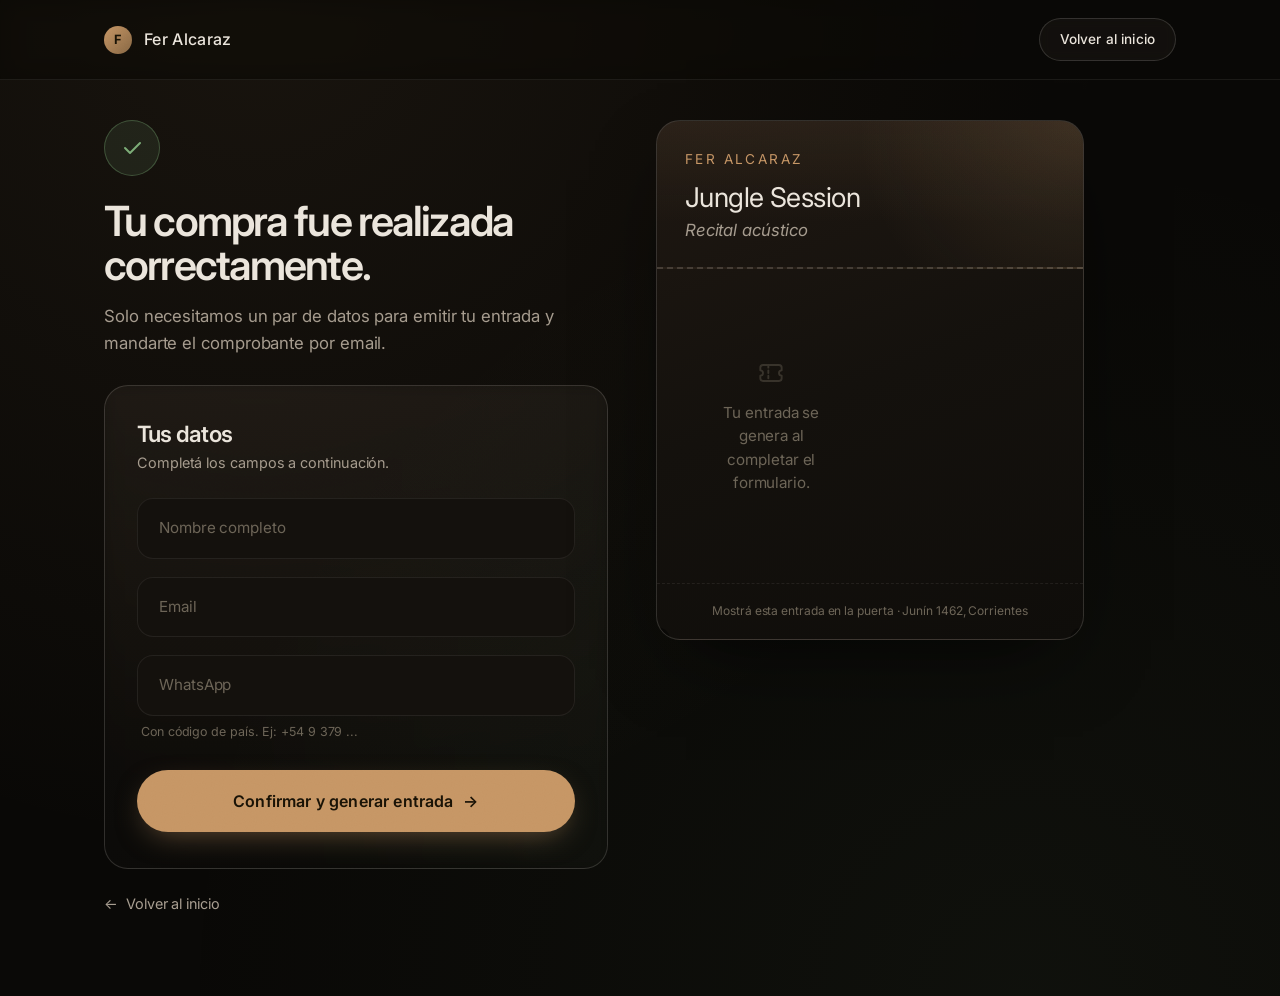
==== gracias.html @ cd6917b0 "feat: initial commit of Jungle Session landing" ====
<!doctype html>
<html lang="es-AR">
<head>
  <meta charset="utf-8" />
  <meta name="viewport" content="width=device-width, initial-scale=1, viewport-fit=cover" />
  <meta name="theme-color" content="#0a0907" />

  <title>¡Gracias! · Jungle Session — Fer Alcaraz</title>
  <meta name="description" content="Tu compra fue realizada correctamente. Completá tus datos para recibir la entrada digital." />
  <meta name="robots" content="noindex,follow" />

  <link rel="icon" type="image/svg+xml" href="/favicon.svg" />

  <!-- Fonts -->
  <link rel="preconnect" href="https://fonts.googleapis.com" />
  <link rel="preconnect" href="https://fonts.gstatic.com" crossorigin />
  <link rel="stylesheet" href="https://fonts.googleapis.com/css2?family=Inter:ital,wght@0,400;0,500;0,600;0,700;1,400;1,500&display=swap" />

  <link rel="stylesheet" href="/styles.css" />
</head>
<body class="page-fade">

  <!-- ============== NAV ============== -->
  <header class="nav is-scrolled" id="nav">
    <div class="container">
      <div class="nav__inner">
        <a class="nav__brand" href="/" aria-label="Fer Alcaraz — Inicio">
          <span class="nav__brand-mark">F</span>
          <span>Fer Alcaraz</span>
        </a>
        <a class="btn btn--ghost nav__cta" href="/">
          Volver al inicio
        </a>
      </div>
    </div>
  </header>

  <main class="gracias">
    <div class="container">
      <div class="gracias__wrap">

        <!-- Left: success message + form -->
        <div>
          <div class="gracias__head reveal is-in">
            <div class="gracias__check" aria-hidden="true">
              <svg viewBox="0 0 24 24" fill="none" stroke="currentColor" stroke-width="2" stroke-linecap="round" stroke-linejoin="round">
                <path d="M5 12l5 5L20 7"/>
              </svg>
            </div>
            <h1 class="gracias__title">Tu compra fue realizada correctamente.</h1>
            <p class="gracias__sub">
              Solo necesitamos un par de datos para emitir tu entrada y mandarte
              el comprobante por email.
            </p>
          </div>

          <form class="form reveal is-in" id="ticketForm" novalidate>
            <h2 class="form__title">Tus datos</h2>
            <p class="form__sub">Completá los campos a continuación.</p>

            <div class="field">
              <input
                class="field__input"
                type="text"
                id="name"
                name="name"
                autocomplete="name"
                required
                minlength="2"
                placeholder=" " />
              <label class="field__label" for="name">Nombre completo</label>
            </div>

            <div class="field">
              <input
                class="field__input"
                type="email"
                id="email"
                name="email"
                autocomplete="email"
                required
                placeholder=" " />
              <label class="field__label" for="email">Email</label>
            </div>

            <div class="field">
              <input
                class="field__input"
                type="tel"
                id="whatsapp"
                name="whatsapp"
                inputmode="tel"
                autocomplete="tel"
                required
                minlength="6"
                placeholder=" " />
              <label class="field__label" for="whatsapp">WhatsApp</label>
              <div class="field__hint">Con código de país. Ej: +54 9 379 ...</div>
            </div>

            <button type="submit" class="btn btn--primary btn--large form__cta" id="submitBtn">
              Confirmar y generar entrada
              <span class="arrow" aria-hidden="true">→</span>
            </button>

            <div class="form__success" id="formSuccess" aria-live="polite">
              <h3>Listo. Te llega todo por mail en unos minutos.</h3>
              <p>Mientras tanto, tu entrada digital aparece a la derecha. Guardala.</p>
            </div>
          </form>

          <a class="back-link" href="/">
            <span aria-hidden="true">←</span> Volver al inicio
          </a>
        </div>

        <!-- Right: digital ticket -->
        <aside aria-label="Tu entrada digital">
          <div class="ticket" id="ticket">
            <div class="ticket__notch ticket__notch--left" aria-hidden="true"></div>
            <div class="ticket__notch ticket__notch--right" aria-hidden="true"></div>

            <div class="ticket__top">
              <div class="ticket__brand">Fer Alcaraz</div>
              <div class="ticket__title">Jungle Session</div>
              <div class="ticket__subtitle">Recital acústico</div>
            </div>

            <div class="ticket__body" id="ticketBody">
              <div class="ticket__placeholder" id="ticketPlaceholder">
                <svg viewBox="0 0 24 24" fill="none" stroke="currentColor" stroke-width="1.4" stroke-linecap="round" stroke-linejoin="round" aria-hidden="true">
                  <path d="M4 8a2 2 0 0 1 2-2h12a2 2 0 0 1 2 2v2a2 2 0 0 0 0 4v2a2 2 0 0 1-2 2H6a2 2 0 0 1-2-2v-2a2 2 0 0 0 0-4V8Z"/>
                  <path d="M10 6v12" stroke-dasharray="2 2"/>
                </svg>
                Tu entrada se genera al completar el formulario.
              </div>
            </div>

            <div class="ticket__foot">
              Mostrá esta entrada en la puerta · Junín 1462, Corrientes
            </div>
          </div>
        </aside>

      </div>
    </div>
  </main>

  <script>
    (() => {
      'use strict';

      const $ = (s, r = document) => r.querySelector(s);
      const form = $('#ticketForm');
      const success = $('#formSuccess');
      const submitBtn = $('#submitBtn');
      const ticketBody = $('#ticketBody');
      const placeholder = $('#ticketPlaceholder');

      // Recover qty/total from sessionStorage if available
      let qty = 1;
      let total = 10000;
      try {
        const sq = parseInt(sessionStorage.getItem('js_qty') || '1', 10);
        const st = parseInt(sessionStorage.getItem('js_total') || '10000', 10);
        if (sq > 0) qty = sq;
        if (st > 0) total = st;
      } catch (_) {}

      const formatARS = (n) =>
        '$' + n.toLocaleString('es-AR', { minimumFractionDigits: 0, maximumFractionDigits: 0 });

      // Generate ticket ID
      const today = new Date();
      const pad = (n) => String(n).padStart(2, '0');
      const dateTag = `${pad(today.getDate())}${pad(today.getMonth() + 1)}${String(today.getFullYear()).slice(-2)}`;
      const random = Math.floor(Math.random() * 9000 + 1000);
      const ticketId = `FA-JS-${dateTag}-${random}`;

      function buildTicket(name) {
        const labelEntradas = qty === 1 ? '1 entrada' : `${qty} entradas`;
        ticketBody.innerHTML = `
          <div class="ticket__row">
            <span class="ticket__label">Nombre</span>
            <span class="ticket__value">${escapeHtml(name)}</span>
          </div>
          <div class="ticket__row">
            <span class="ticket__label">Cantidad</span>
            <span class="ticket__value">${labelEntradas}</span>
          </div>

          <div class="ticket__divider"></div>

          <div class="ticket__row">
            <span class="ticket__label">Fecha</span>
            <span class="ticket__value">Sáb 6 de Junio</span>
          </div>
          <div class="ticket__row">
            <span class="ticket__label">Hora</span>
            <span class="ticket__value">18:00 hs</span>
          </div>

          <div class="ticket__row ticket__row--full">
            <span class="ticket__label">Lugar</span>
            <span class="ticket__value">Jungle Bar · Junín 1462, Corrientes</span>
          </div>

          <div class="ticket__divider"></div>

          <div class="ticket__row">
            <span class="ticket__label">Total</span>
            <span class="ticket__value ticket__value--accent">${formatARS(total)} ARS</span>
          </div>
          <div class="ticket__row">
            <span class="ticket__label">Código</span>
            <span class="ticket__id">${ticketId}</span>
          </div>
        `;
      }

      function escapeHtml(str) {
        return String(str).replace(/[&<>"']/g, (c) => ({
          '&': '&amp;', '<': '&lt;', '>': '&gt;', '"': '&quot;', "'": '&#39;'
        })[c]);
      }

      form.addEventListener('submit', (e) => {
        e.preventDefault();
        if (!form.checkValidity()) {
          // surface native validation messages
          form.reportValidity();
          return;
        }

        const name = $('#name').value.trim();
        // const email = $('#email').value.trim();
        // const whatsapp = $('#whatsapp').value.trim();

        submitBtn.disabled = true;
        submitBtn.textContent = 'Generando...';

        // Simulate processing for UX
        setTimeout(() => {
          buildTicket(name);
          submitBtn.style.display = 'none';
          success.classList.add('is-active');

          // Hide form fields with a soft transition
          [...form.querySelectorAll('.field')].forEach((f) => {
            f.style.transition = 'opacity 0.4s ease, transform 0.4s ease, max-height 0.6s ease';
            f.style.opacity = '0.4';
          });

          // Scroll the ticket into view on mobile
          if (window.innerWidth < 880) {
            $('#ticket').scrollIntoView({ behavior: 'smooth', block: 'center' });
          }
        }, 600);
      });

      // Live preview while typing the name
      $('#name').addEventListener('input', (e) => {
        const v = e.target.value.trim();
        if (v.length > 1 && placeholder) {
          // No-op live preview; only render full ticket on submit
        }
      });
    })();
  </script>
</body>
</html>
---- styles.css ----
/* ============================================================
   Fer Alcaraz — Jungle Session
   Landing page. Mobile first. Vanilla CSS.
   ============================================================ */

/* ---------- Reset ---------- */
*,
*::before,
*::after {
  box-sizing: border-box;
}

html,
body {
  margin: 0;
  padding: 0;
}

html {
  -webkit-text-size-adjust: 100%;
  scroll-behavior: smooth;
}

img,
video,
svg {
  display: block;
  max-width: 100%;
  height: auto;
}

button {
  font: inherit;
  color: inherit;
  background: none;
  border: 0;
  cursor: pointer;
}

a {
  color: inherit;
  text-decoration: none;
}

input,
textarea,
select {
  font: inherit;
  color: inherit;
}

/* ---------- Design tokens ---------- */
:root {
  /* Palette — warm, cinematic, earthy */
  --bg-0: #0a0907;
  --bg-1: #14110d;
  --bg-2: #1c1813;
  --line: rgba(236, 230, 221, 0.08);
  --line-strong: rgba(236, 230, 221, 0.16);

  --ink: #ece6dd;
  --ink-muted: #a89e91;
  --ink-dim: #6f6759;

  --accent: #c89968;       /* warm sand/amber */
  --accent-soft: #e6c8a6;
  --accent-deep: #8a6a45;

  --success: #7fae7a;

  /* Typography — single family, weight-driven hierarchy */
  --font-display: "Inter", -apple-system, BlinkMacSystemFont, "Segoe UI", Roboto, "Helvetica Neue", Arial, sans-serif;
  --font-body: "Inter", -apple-system, BlinkMacSystemFont, "Segoe UI", Roboto, "Helvetica Neue", Arial, sans-serif;

  /* Sizes */
  --container: 1120px;
  --container-narrow: 760px;

  --radius-sm: 8px;
  --radius-md: 16px;
  --radius-lg: 24px;
  --radius-pill: 999px;

  --shadow-soft: 0 10px 40px -20px rgba(0, 0, 0, 0.6);
  --shadow-lift: 0 30px 80px -30px rgba(0, 0, 0, 0.8);

  --ease: cubic-bezier(0.22, 1, 0.36, 1);
}

/* ---------- Base ---------- */
body {
  background: var(--bg-0);
  color: var(--ink);
  font-family: var(--font-body);
  font-size: 16px;
  line-height: 1.55;
  font-weight: 400;
  letter-spacing: -0.005em;
  -webkit-font-smoothing: antialiased;
  -moz-osx-font-smoothing: grayscale;
  overflow-x: hidden;
  min-height: 100vh;
}

/* Cinematic grain overlay */
body::before {
  content: "";
  position: fixed;
  inset: 0;
  pointer-events: none;
  z-index: 9999;
  opacity: 0.06;
  mix-blend-mode: overlay;
  background-image: url("data:image/svg+xml;utf8,<svg xmlns='http://www.w3.org/2000/svg' width='240' height='240'><filter id='n'><feTurbulence type='fractalNoise' baseFrequency='0.9' numOctaves='2' stitchTiles='stitch'/><feColorMatrix values='0 0 0 0 0 0 0 0 0 0 0 0 0 0 0 0 0 0 0.6 0'/></filter><rect width='100%' height='100%' filter='url(%23n)'/></svg>");
  background-size: 240px 240px;
}

::selection {
  background: var(--accent);
  color: var(--bg-0);
}

/* ---------- Typography ---------- */
h1, h2, h3, h4 {
  font-family: var(--font-display);
  font-weight: 600;
  letter-spacing: -0.035em;
  line-height: 1.05;
  margin: 0;
  color: var(--ink);
}

h1 { font-size: clamp(2.6rem, 9vw, 5.5rem); font-weight: 600; letter-spacing: -0.045em; }
h2 { font-size: clamp(1.9rem, 4.6vw, 3rem); }
h3 { font-size: clamp(1.3rem, 2.8vw, 1.7rem); }

p { margin: 0; }

.eyebrow {
  font-family: var(--font-body);
  text-transform: uppercase;
  font-size: 0.72rem;
  letter-spacing: 0.22em;
  font-weight: 500;
  color: var(--accent);
}

.eyebrow--muted {
  color: var(--ink-muted);
}

/* ---------- Layout ---------- */
.container {
  width: 100%;
  max-width: var(--container);
  margin: 0 auto;
  padding: 0 24px;
}

.container--narrow {
  max-width: var(--container-narrow);
}

section {
  position: relative;
  padding: 96px 0;
}

@media (max-width: 720px) {
  section { padding: 72px 0; }
}

.divider {
  height: 1px;
  background: var(--line);
  width: 100%;
}

/* ---------- Buttons ---------- */
.btn {
  display: inline-flex;
  align-items: center;
  justify-content: center;
  gap: 10px;
  padding: 16px 28px;
  border-radius: var(--radius-pill);
  font-weight: 500;
  font-size: 0.95rem;
  letter-spacing: 0.01em;
  border: 1px solid transparent;
  transition: transform 0.4s var(--ease),
              background 0.3s var(--ease),
              color 0.3s var(--ease),
              border-color 0.3s var(--ease),
              box-shadow 0.3s var(--ease);
  white-space: nowrap;
  position: relative;
  overflow: hidden;
}

.btn--primary {
  background: var(--accent);
  color: #1a1306;
  font-weight: 600;
  box-shadow: 0 10px 30px -10px rgba(200, 153, 104, 0.5);
}

.btn--primary:hover {
  background: var(--accent-soft);
  transform: translateY(-2px);
  box-shadow: 0 18px 40px -12px rgba(200, 153, 104, 0.55);
}

.btn--primary:active {
  transform: translateY(0);
}

.btn--ghost {
  background: rgba(236, 230, 221, 0.04);
  color: var(--ink);
  border-color: var(--line-strong);
  backdrop-filter: blur(6px);
}

.btn--ghost:hover {
  background: rgba(236, 230, 221, 0.08);
  border-color: var(--line-strong);
  transform: translateY(-2px);
}

.btn--large {
  padding: 18px 34px;
  font-size: 1rem;
}

.btn .arrow {
  display: inline-block;
  transition: transform 0.4s var(--ease);
}

.btn:hover .arrow {
  transform: translateX(4px);
}

/* ---------- Navigation ---------- */
.nav {
  position: fixed;
  top: 0;
  left: 0;
  right: 0;
  z-index: 80;
  padding: 18px 0;
  transition: background 0.4s var(--ease), border-color 0.4s var(--ease), backdrop-filter 0.4s var(--ease);
  border-bottom: 1px solid transparent;
}

.nav.is-scrolled {
  background: rgba(10, 9, 7, 0.7);
  backdrop-filter: saturate(140%) blur(14px);
  -webkit-backdrop-filter: saturate(140%) blur(14px);
  border-bottom-color: var(--line);
}

.nav__inner {
  display: flex;
  align-items: center;
  justify-content: space-between;
  gap: 16px;
}

.nav__brand {
  display: flex;
  align-items: center;
  gap: 12px;
  font-family: var(--font-display);
  font-weight: 500;
  font-size: 1rem;
  letter-spacing: 0.02em;
}

.nav__brand-mark {
  width: 28px;
  height: 28px;
  border-radius: 50%;
  background: linear-gradient(135deg, var(--accent) 0%, var(--accent-deep) 100%);
  display: grid;
  place-items: center;
  font-family: var(--font-display);
  color: #1a1306;
  font-weight: 700;
  font-size: 0.8rem;
}

.nav__cta {
  font-size: 0.85rem;
  padding: 10px 20px;
}

@media (max-width: 520px) {
  .nav__cta { display: none; }
}

/* ---------- Hero ---------- */
.hero {
  position: relative;
  min-height: 100svh;
  min-height: 100vh;
  display: flex;
  align-items: center;
  padding: 140px 0 80px;
  overflow: hidden;
  isolation: isolate;
}

.hero__media {
  position: absolute;
  inset: 0;
  z-index: -2;
}

.hero__media img,
.hero__media video {
  width: 100%;
  height: 100%;
  object-fit: cover;
  object-position: center;
  filter: saturate(0.9) contrast(1.05);
}

.hero__media::after {
  content: "";
  position: absolute;
  inset: 0;
  background:
    radial-gradient(ellipse at 30% 30%, transparent 0%, rgba(10, 9, 7, 0.4) 50%, rgba(10, 9, 7, 0.85) 100%),
    linear-gradient(180deg, rgba(10, 9, 7, 0.5) 0%, rgba(10, 9, 7, 0.45) 40%, rgba(10, 9, 7, 0.95) 100%);
}

.hero__content {
  position: relative;
  max-width: 720px;
}

.hero__eyebrow {
  display: inline-flex;
  align-items: center;
  gap: 10px;
  margin-bottom: 28px;
}

.hero__eyebrow::before {
  content: "";
  width: 28px;
  height: 1px;
  background: var(--accent);
}

.hero__title {
  font-weight: 600;
  letter-spacing: -0.05em;
}

.hero__title em {
  font-style: italic;
  font-weight: 400;
  color: var(--accent-soft);
  letter-spacing: -0.03em;
}

.hero__sub {
  margin-top: 24px;
  font-size: clamp(1rem, 2vw, 1.15rem);
  color: var(--ink-muted);
  max-width: 520px;
  line-height: 1.6;
}

.hero__meta {
  display: flex;
  flex-wrap: wrap;
  gap: 24px 32px;
  margin-top: 36px;
  padding-top: 28px;
  border-top: 1px solid var(--line);
}

.hero__meta-item {
  display: flex;
  flex-direction: column;
  gap: 4px;
}

.hero__meta-label {
  font-size: 0.7rem;
  text-transform: uppercase;
  letter-spacing: 0.2em;
  color: var(--ink-dim);
}

.hero__meta-value {
  font-family: var(--font-display);
  font-size: 1.1rem;
  font-weight: 500;
  color: var(--ink);
}

.hero__cta {
  margin-top: 44px;
  display: flex;
  flex-wrap: wrap;
  gap: 14px;
}

.hero__scroll {
  position: absolute;
  bottom: 32px;
  left: 50%;
  transform: translateX(-50%);
  font-size: 0.7rem;
  letter-spacing: 0.24em;
  text-transform: uppercase;
  color: var(--ink-dim);
  display: flex;
  flex-direction: column;
  align-items: center;
  gap: 12px;
  z-index: 1;
}

.hero__scroll-line {
  width: 1px;
  height: 38px;
  background: linear-gradient(180deg, transparent, var(--ink-dim));
  animation: scrollPulse 2.4s var(--ease) infinite;
}

@keyframes scrollPulse {
  0%, 100% { transform: scaleY(0.4); transform-origin: top; opacity: 0.4; }
  50% { transform: scaleY(1); transform-origin: top; opacity: 1; }
}

@media (max-width: 520px) {
  .hero__scroll { display: none; }
}

/* ---------- Section heading ---------- */
.section-head {
  margin-bottom: 56px;
  max-width: 640px;
}

.section-head__eyebrow {
  margin-bottom: 16px;
  display: inline-block;
}

.section-head__lead {
  margin-top: 18px;
  color: var(--ink-muted);
  font-size: 1.05rem;
  max-width: 520px;
}

/* ---------- Show / Info Section ---------- */
.show {
  position: relative;
}

.show__grid {
  display: grid;
  grid-template-columns: 1fr;
  gap: 16px;
}

@media (min-width: 720px) {
  .show__grid {
    grid-template-columns: repeat(2, 1fr);
  }
}

@media (min-width: 960px) {
  .show__grid {
    grid-template-columns: repeat(4, 1fr);
  }
}

.info-card {
  position: relative;
  padding: 28px 26px 30px;
  background: linear-gradient(180deg, rgba(236, 230, 221, 0.025), rgba(236, 230, 221, 0.01));
  border: 1px solid var(--line);
  border-radius: var(--radius-md);
  transition: border-color 0.4s var(--ease), transform 0.5s var(--ease), background 0.4s var(--ease);
}

.info-card:hover {
  border-color: var(--line-strong);
  transform: translateY(-3px);
}

.info-card__icon {
  width: 36px;
  height: 36px;
  display: grid;
  place-items: center;
  color: var(--accent);
  margin-bottom: 18px;
}

.info-card__label {
  font-size: 0.7rem;
  text-transform: uppercase;
  letter-spacing: 0.2em;
  color: var(--ink-dim);
  margin-bottom: 8px;
}

.info-card__value {
  font-family: var(--font-display);
  font-size: 1.3rem;
  font-weight: 500;
  letter-spacing: -0.01em;
  line-height: 1.25;
}

.info-card__note {
  margin-top: 10px;
  font-size: 0.88rem;
  color: var(--ink-muted);
}

/* Tagline row below cards */
.show__tags {
  margin-top: 36px;
  display: flex;
  flex-wrap: wrap;
  gap: 10px;
}

.tag {
  font-size: 0.78rem;
  letter-spacing: 0.06em;
  padding: 8px 14px;
  border-radius: var(--radius-pill);
  border: 1px solid var(--line-strong);
  background: rgba(236, 230, 221, 0.03);
  color: var(--ink-muted);
}

.tag--accent {
  color: var(--accent-soft);
  border-color: rgba(200, 153, 104, 0.3);
  background: rgba(200, 153, 104, 0.06);
}

/* ---------- Pricing / Buy ---------- */
.buy {
  background:
    radial-gradient(circle at 80% 20%, rgba(200, 153, 104, 0.08), transparent 50%),
    radial-gradient(circle at 10% 90%, rgba(200, 153, 104, 0.05), transparent 40%);
  border-top: 1px solid var(--line);
  border-bottom: 1px solid var(--line);
}

.buy__card {
  margin: 0 auto;
  max-width: 580px;
  padding: 40px 32px;
  background: linear-gradient(180deg, rgba(236, 230, 221, 0.04), rgba(236, 230, 221, 0.015));
  border: 1px solid var(--line-strong);
  border-radius: var(--radius-lg);
  backdrop-filter: blur(8px);
  -webkit-backdrop-filter: blur(8px);
  box-shadow: var(--shadow-lift);
}

@media (max-width: 520px) {
  .buy__card { padding: 32px 22px; }
}

.buy__head {
  text-align: center;
  margin-bottom: 28px;
}

.buy__title {
  font-size: clamp(1.6rem, 4vw, 2.2rem);
  margin-bottom: 8px;
}

.buy__sub {
  color: var(--ink-muted);
  font-size: 0.95rem;
}

.qty {
  display: flex;
  align-items: center;
  justify-content: space-between;
  padding: 18px 20px;
  background: var(--bg-1);
  border: 1px solid var(--line);
  border-radius: var(--radius-md);
  margin-bottom: 18px;
}

.qty__label {
  font-size: 0.78rem;
  text-transform: uppercase;
  letter-spacing: 0.2em;
  color: var(--ink-dim);
}

.qty__controls {
  display: flex;
  align-items: center;
  gap: 18px;
}

.qty__btn {
  width: 36px;
  height: 36px;
  border-radius: 50%;
  border: 1px solid var(--line-strong);
  background: rgba(236, 230, 221, 0.03);
  color: var(--ink);
  font-size: 1.1rem;
  line-height: 1;
  display: grid;
  place-items: center;
  transition: background 0.3s var(--ease), border-color 0.3s var(--ease), color 0.3s var(--ease);
}

.qty__btn:hover:not(:disabled) {
  background: var(--accent);
  color: var(--bg-0);
  border-color: var(--accent);
}

.qty__btn:disabled {
  opacity: 0.3;
  cursor: not-allowed;
}

.qty__count {
  font-family: var(--font-display);
  font-size: 1.6rem;
  font-weight: 500;
  min-width: 32px;
  text-align: center;
  transition: transform 0.3s var(--ease), color 0.3s var(--ease);
}

.qty__count.bump {
  animation: bump 0.4s var(--ease);
}

@keyframes bump {
  50% { transform: scale(1.15); color: var(--accent); }
}

.breakdown {
  display: grid;
  gap: 8px;
  margin-bottom: 20px;
  font-size: 0.9rem;
}

.breakdown__row {
  display: flex;
  justify-content: space-between;
  align-items: baseline;
  color: var(--ink-muted);
  padding: 6px 4px;
}

.breakdown__row--total {
  border-top: 1px dashed var(--line-strong);
  margin-top: 8px;
  padding-top: 14px;
  color: var(--ink);
  font-size: 1.05rem;
}

.breakdown__row--total strong {
  font-family: var(--font-display);
  font-size: 1.5rem;
  font-weight: 500;
  letter-spacing: -0.01em;
}

.breakdown__hint {
  font-size: 0.78rem;
  color: var(--ink-dim);
  text-align: center;
  margin-top: 10px;
}

.buy__cta {
  width: 100%;
  font-size: 1.05rem;
  padding: 18px 28px;
}

.buy__lock {
  display: flex;
  align-items: center;
  justify-content: center;
  gap: 8px;
  margin-top: 16px;
  font-size: 0.78rem;
  color: var(--ink-dim);
}

/* ---------- About artist ---------- */
.about {
  position: relative;
}

.about__grid {
  display: grid;
  grid-template-columns: 1fr;
  gap: 48px;
  align-items: center;
}

@media (min-width: 880px) {
  .about__grid {
    grid-template-columns: minmax(0, 0.85fr) minmax(0, 1.15fr);
    gap: 80px;
  }
}

.about__media {
  position: relative;
  aspect-ratio: 4 / 5;
  overflow: hidden;
  border-radius: var(--radius-lg);
  border: 1px solid var(--line);
}

.about__media img {
  width: 100%;
  height: 100%;
  object-fit: cover;
  object-position: 70% center;
  transition: transform 1.6s var(--ease);
}

.about__media:hover img {
  transform: scale(1.04);
}

.about__media::after {
  content: "";
  position: absolute;
  inset: 0;
  background: linear-gradient(180deg, transparent 50%, rgba(10, 9, 7, 0.4) 100%);
  pointer-events: none;
}

.about__body p {
  font-size: 1.08rem;
  line-height: 1.7;
  color: var(--ink-muted);
  margin-bottom: 20px;
  max-width: 540px;
}

.about__body p:last-child {
  margin-bottom: 0;
}

.about__body p strong {
  color: var(--ink);
  font-weight: 500;
}

.about__quote {
  font-family: var(--font-display);
  font-style: italic;
  font-weight: 400;
  font-size: clamp(1.2rem, 2vw, 1.5rem);
  line-height: 1.45;
  letter-spacing: -0.015em;
  color: var(--ink);
  margin: 32px 0;
  padding-left: 22px;
  border-left: 2px solid var(--accent);
}

/* ---------- FAQ ---------- */
.faq {
  background: var(--bg-1);
  border-top: 1px solid var(--line);
}

.faq__list {
  margin-top: 24px;
}

.faq__item {
  border-top: 1px solid var(--line);
}

.faq__item:last-child {
  border-bottom: 1px solid var(--line);
}

.faq__trigger {
  width: 100%;
  text-align: left;
  padding: 24px 8px 24px 0;
  display: flex;
  align-items: center;
  justify-content: space-between;
  gap: 24px;
  font-family: var(--font-display);
  font-size: clamp(1.05rem, 2vw, 1.25rem);
  font-weight: 500;
  letter-spacing: -0.01em;
  color: var(--ink);
  transition: color 0.3s var(--ease);
}

.faq__trigger:hover {
  color: var(--accent-soft);
}

.faq__icon {
  width: 28px;
  height: 28px;
  flex: 0 0 28px;
  position: relative;
  border: 1px solid var(--line-strong);
  border-radius: 50%;
  transition: background 0.4s var(--ease), border-color 0.4s var(--ease), transform 0.4s var(--ease);
}

.faq__icon::before,
.faq__icon::after {
  content: "";
  position: absolute;
  background: var(--ink);
  left: 50%;
  top: 50%;
  transition: transform 0.4s var(--ease), background 0.4s var(--ease);
}

.faq__icon::before {
  width: 10px;
  height: 1px;
  transform: translate(-50%, -50%);
}

.faq__icon::after {
  width: 1px;
  height: 10px;
  transform: translate(-50%, -50%);
}

.faq__item[open] .faq__icon {
  background: var(--accent);
  border-color: var(--accent);
  transform: rotate(180deg);
}

.faq__item[open] .faq__icon::before,
.faq__item[open] .faq__icon::after {
  background: var(--bg-0);
}

.faq__item[open] .faq__icon::after {
  transform: translate(-50%, -50%) rotate(90deg);
}

.faq__body {
  padding: 0 8px 28px 0;
  color: var(--ink-muted);
  font-size: 1rem;
  line-height: 1.65;
  max-width: 640px;
}

.faq__body p + p {
  margin-top: 12px;
}

/* Smooth open animation */
.faq__item {
  overflow: hidden;
}

.faq__item summary {
  list-style: none;
  cursor: pointer;
}

.faq__item summary::-webkit-details-marker {
  display: none;
}

/* ---------- Footer ---------- */
.footer {
  padding: 64px 0 120px; /* bottom space for sticky mobile CTA */
  border-top: 1px solid var(--line);
}

.footer__grid {
  display: flex;
  flex-direction: column;
  gap: 28px;
  align-items: flex-start;
}

@media (min-width: 720px) {
  .footer__grid {
    flex-direction: row;
    justify-content: space-between;
    align-items: center;
  }
}

.footer__brand {
  font-family: var(--font-display);
  font-size: 1.1rem;
  display: flex;
  align-items: center;
  gap: 12px;
}

.footer__copy {
  color: var(--ink-dim);
  font-size: 0.85rem;
}

.footer__socials {
  display: flex;
  gap: 12px;
}

.social {
  width: 40px;
  height: 40px;
  display: grid;
  place-items: center;
  border-radius: 50%;
  border: 1px solid var(--line-strong);
  color: var(--ink-muted);
  transition: color 0.3s var(--ease), border-color 0.3s var(--ease), background 0.3s var(--ease);
}

.social:hover {
  color: var(--bg-0);
  background: var(--accent);
  border-color: var(--accent);
}

.social svg {
  width: 16px;
  height: 16px;
}

/* ---------- Sticky mobile CTA ---------- */
.sticky-cta {
  position: fixed;
  left: 12px;
  right: 12px;
  bottom: 12px;
  z-index: 70;
  display: none;
  opacity: 0;
  transform: translateY(20px);
  transition: opacity 0.4s var(--ease), transform 0.4s var(--ease);
  pointer-events: none;
}

.sticky-cta.is-visible {
  opacity: 1;
  transform: translateY(0);
  pointer-events: auto;
}

.sticky-cta .btn {
  width: 100%;
  padding: 16px 20px;
  font-size: 1rem;
  box-shadow: 0 20px 50px -15px rgba(0, 0, 0, 0.6), 0 8px 24px -8px rgba(200, 153, 104, 0.45);
}

@media (max-width: 720px) {
  .sticky-cta { display: block; }
}

/* ---------- Scroll reveal ---------- */
.reveal {
  opacity: 0;
  transform: translateY(28px);
  transition: opacity 1s var(--ease), transform 1s var(--ease);
  will-change: transform, opacity;
}

.reveal.is-in {
  opacity: 1;
  transform: translateY(0);
}

.reveal[data-delay="1"] { transition-delay: 0.08s; }
.reveal[data-delay="2"] { transition-delay: 0.16s; }
.reveal[data-delay="3"] { transition-delay: 0.24s; }
.reveal[data-delay="4"] { transition-delay: 0.32s; }
.reveal[data-delay="5"] { transition-delay: 0.4s; }

/* Initial body fade-in */
.page-fade {
  opacity: 0;
  animation: pageFade 1.2s var(--ease) 0.1s forwards;
}

@keyframes pageFade {
  to { opacity: 1; }
}

/* ---------- Reduced motion ---------- */
@media (prefers-reduced-motion: reduce) {
  *, *::before, *::after {
    animation-duration: 0.001s !important;
    transition-duration: 0.001s !important;
    scroll-behavior: auto !important;
  }
  .reveal { opacity: 1; transform: none; }
}

/* ============================================================
   gracias.html — Thank you page
   ============================================================ */

.gracias {
  min-height: 100vh;
  padding: 120px 0 80px;
  display: flex;
  align-items: flex-start;
  justify-content: center;
  background:
    radial-gradient(circle at 20% 0%, rgba(200, 153, 104, 0.08), transparent 60%),
    radial-gradient(circle at 80% 100%, rgba(127, 174, 122, 0.05), transparent 60%);
}

.gracias__wrap {
  width: 100%;
  max-width: 980px;
  display: grid;
  grid-template-columns: 1fr;
  gap: 32px;
}

@media (min-width: 880px) {
  .gracias__wrap {
    grid-template-columns: minmax(0, 1fr) minmax(0, 0.85fr);
    gap: 48px;
    align-items: start;
  }
}

.gracias__head {
  margin-bottom: 28px;
  text-align: left;
}

.gracias__check {
  width: 56px;
  height: 56px;
  border-radius: 50%;
  background: rgba(127, 174, 122, 0.12);
  border: 1px solid rgba(127, 174, 122, 0.35);
  display: grid;
  place-items: center;
  color: var(--success);
  margin-bottom: 24px;
}

.gracias__check svg {
  width: 24px;
  height: 24px;
}

.gracias__title {
  font-size: clamp(1.8rem, 4vw, 2.6rem);
  margin-bottom: 16px;
}

.gracias__sub {
  color: var(--ink-muted);
  font-size: 1.05rem;
  max-width: 460px;
  line-height: 1.6;
}

/* Form */
.form {
  padding: 36px 32px;
  background: linear-gradient(180deg, rgba(236, 230, 221, 0.035), rgba(236, 230, 221, 0.01));
  border: 1px solid var(--line-strong);
  border-radius: var(--radius-lg);
  backdrop-filter: blur(8px);
  -webkit-backdrop-filter: blur(8px);
}

@media (max-width: 520px) {
  .form { padding: 28px 22px; }
}

.form__title {
  font-family: var(--font-display);
  font-size: 1.4rem;
  margin-bottom: 6px;
}

.form__sub {
  color: var(--ink-muted);
  font-size: 0.9rem;
  margin-bottom: 24px;
}

.field {
  position: relative;
  margin-bottom: 18px;
}

.field__label {
  position: absolute;
  left: 18px;
  top: 18px;
  font-size: 0.95rem;
  color: var(--ink-dim);
  pointer-events: none;
  transition: transform 0.25s var(--ease), color 0.25s var(--ease), font-size 0.25s var(--ease);
  background: transparent;
  padding: 0 4px;
}

.field__input {
  width: 100%;
  padding: 22px 18px 12px;
  background: var(--bg-1);
  border: 1px solid var(--line);
  border-radius: var(--radius-md);
  color: var(--ink);
  font-size: 1rem;
  outline: none;
  transition: border-color 0.3s var(--ease), background 0.3s var(--ease);
}

.field__input:hover {
  border-color: var(--line-strong);
}

.field__input:focus {
  border-color: var(--accent);
  background: rgba(236, 230, 221, 0.04);
}

.field__input:focus + .field__label,
.field__input:not(:placeholder-shown) + .field__label {
  transform: translateY(-14px);
  font-size: 0.7rem;
  color: var(--accent);
  letter-spacing: 0.05em;
  text-transform: uppercase;
}

.field__hint {
  margin-top: 6px;
  font-size: 0.78rem;
  color: var(--ink-dim);
  padding-left: 4px;
}

.form__cta {
  width: 100%;
  margin-top: 10px;
}

.form__success {
  display: none;
  text-align: center;
  padding: 32px 12px 12px;
}

.form__success.is-active {
  display: block;
  animation: fadeUp 0.6s var(--ease);
}

@keyframes fadeUp {
  from { opacity: 0; transform: translateY(8px); }
  to   { opacity: 1; transform: translateY(0); }
}

.form__success h3 {
  font-size: 1.4rem;
  margin-bottom: 8px;
  color: var(--accent-soft);
}

.form__success p {
  color: var(--ink-muted);
}

/* Digital ticket */
.ticket {
  position: relative;
  border-radius: var(--radius-lg);
  overflow: hidden;
  background: linear-gradient(160deg, #1f1812 0%, #14110d 50%, #0f0d0a 100%);
  border: 1px solid var(--line-strong);
  box-shadow: var(--shadow-lift);
  isolation: isolate;
}

.ticket__top {
  position: relative;
  padding: 28px 28px 24px;
  background:
    radial-gradient(circle at 100% 0%, rgba(200, 153, 104, 0.15), transparent 50%),
    linear-gradient(180deg, rgba(200, 153, 104, 0.08), transparent 70%);
  border-bottom: 2px dashed var(--line-strong);
}

.ticket__brand {
  font-family: var(--font-display);
  font-size: 0.85rem;
  letter-spacing: 0.18em;
  text-transform: uppercase;
  color: var(--accent);
  margin-bottom: 14px;
}

.ticket__title {
  font-family: var(--font-display);
  font-size: 1.7rem;
  line-height: 1.05;
  margin-bottom: 4px;
  letter-spacing: -0.02em;
}

.ticket__subtitle {
  font-style: italic;
  color: var(--ink-muted);
  font-family: var(--font-display);
  font-size: 1.05rem;
}

.ticket__notch {
  position: absolute;
  width: 26px;
  height: 26px;
  background: var(--bg-0);
  border-radius: 50%;
  bottom: -14px;
  z-index: 2;
}

.ticket__notch--left { left: -13px; }
.ticket__notch--right { right: -13px; }

.ticket__body {
  padding: 28px;
  display: grid;
  grid-template-columns: 1fr 1fr;
  gap: 18px 24px;
}

.ticket__row {
  display: flex;
  flex-direction: column;
  gap: 4px;
}

.ticket__row--full {
  grid-column: 1 / -1;
}

.ticket__label {
  font-size: 0.65rem;
  letter-spacing: 0.22em;
  text-transform: uppercase;
  color: var(--ink-dim);
}

.ticket__value {
  font-family: var(--font-display);
  font-size: 1.05rem;
  color: var(--ink);
}

.ticket__value--accent {
  color: var(--accent-soft);
}

.ticket__divider {
  grid-column: 1 / -1;
  height: 1px;
  background: var(--line);
  margin: 4px 0;
}

.ticket__id {
  font-family: ui-monospace, SFMono-Regular, "SF Mono", Menlo, monospace;
  font-size: 0.78rem;
  color: var(--ink-muted);
  letter-spacing: 0.06em;
}

.ticket__foot {
  padding: 18px 28px;
  font-size: 0.75rem;
  color: var(--ink-dim);
  text-align: center;
  border-top: 1px dashed var(--line);
}

.ticket__placeholder {
  padding: 60px 28px;
  text-align: center;
  color: var(--ink-dim);
  font-size: 0.95rem;
}

.ticket__placeholder svg {
  width: 32px;
  height: 32px;
  opacity: 0.4;
  margin: 0 auto 12px;
}

/* Back to home */
.back-link {
  display: inline-flex;
  align-items: center;
  gap: 8px;
  margin-top: 24px;
  font-size: 0.9rem;
  color: var(--ink-muted);
  transition: color 0.3s var(--ease);
}

.back-link:hover {
  color: var(--accent);
}

/* ---------- Print: hide nav and sticky CTA ---------- */
@media print {
  .nav, .sticky-cta, .hero__scroll, body::before { display: none !important; }
  body { background: white; color: black; }
}
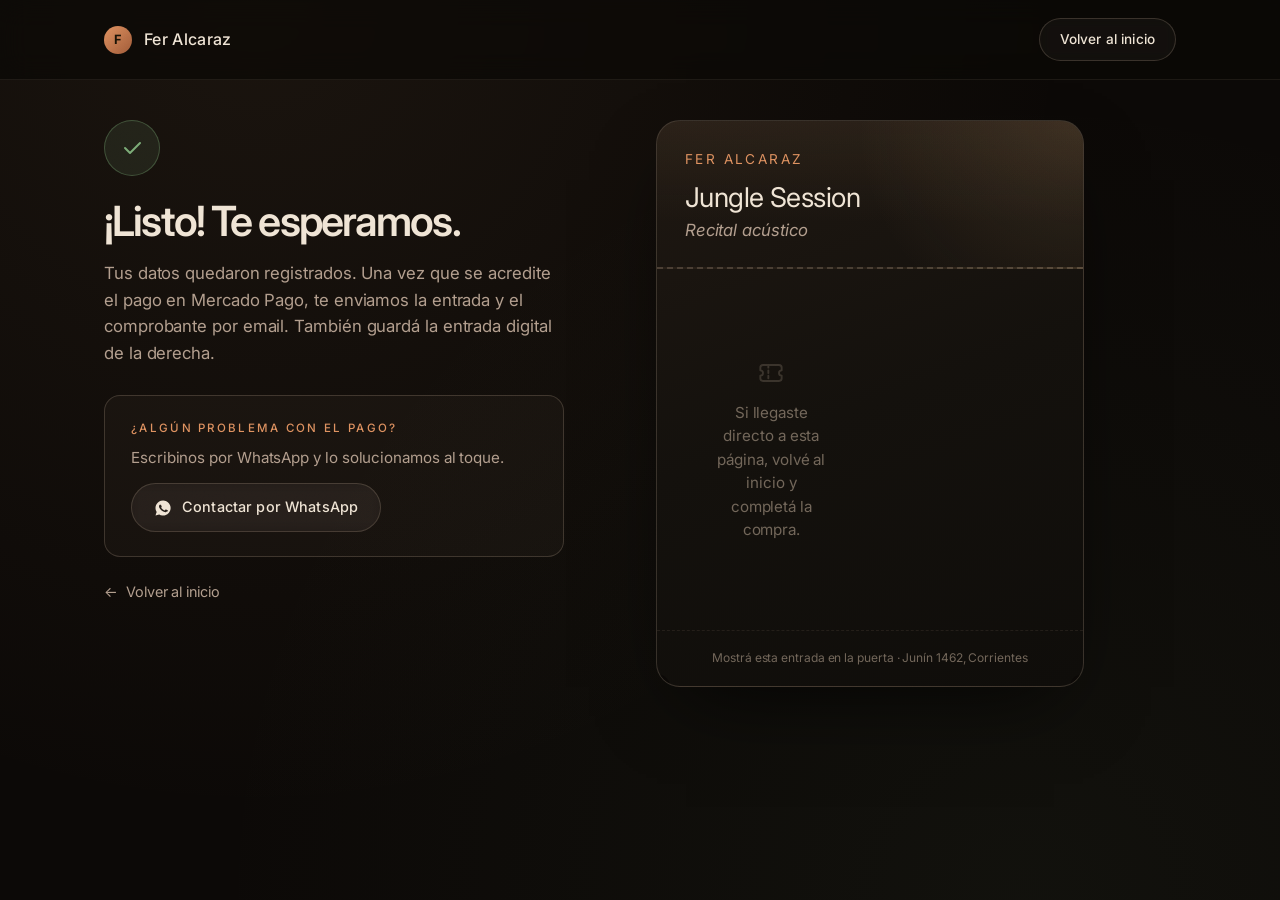
==== commit da38bfd6: "feat: capture buyer data before MP redirect, simplify gracias page" ====
--- a/gracias.html
+++ b/gracias.html
@@ -3,15 +3,14 @@
 <head>
   <meta charset="utf-8" />
   <meta name="viewport" content="width=device-width, initial-scale=1, viewport-fit=cover" />
-  <meta name="theme-color" content="#0a0907" />
+  <meta name="theme-color" content="#0c0907" />
 
   <title>¡Gracias! · Jungle Session — Fer Alcaraz</title>
-  <meta name="description" content="Tu compra fue realizada correctamente. Completá tus datos para recibir la entrada digital." />
+  <meta name="description" content="Tu entrada para Jungle Session. Te esperamos el sábado 6 de junio." />
   <meta name="robots" content="noindex,follow" />
 
   <link rel="icon" type="image/svg+xml" href="/favicon.svg" />
 
-  <!-- Fonts -->
   <link rel="preconnect" href="https://fonts.googleapis.com" />
   <link rel="preconnect" href="https://fonts.gstatic.com" crossorigin />
   <link rel="stylesheet" href="https://fonts.googleapis.com/css2?family=Inter:ital,wght@0,400;0,500;0,600;0,700;1,400;1,500&display=swap" />
@@ -39,7 +38,7 @@
     <div class="container">
       <div class="gracias__wrap">
 
-        <!-- Left: success message + form -->
+        <!-- Left: success message -->
         <div>
           <div class="gracias__head reveal is-in">
             <div class="gracias__check" aria-hidden="true">
@@ -47,67 +46,28 @@
                 <path d="M5 12l5 5L20 7"/>
               </svg>
             </div>
-            <h1 class="gracias__title">Tu compra fue realizada correctamente.</h1>
-            <p class="gracias__sub">
-              Solo necesitamos un par de datos para emitir tu entrada y mandarte
-              el comprobante por email.
+            <h1 class="gracias__title" id="thanksTitle">¡Listo! Te esperamos.</h1>
+            <p class="gracias__sub" id="thanksSub">
+              Tus datos quedaron registrados. Una vez que se acredite el pago en
+              Mercado Pago, te enviamos la entrada y el comprobante por email.
+              También guardá la entrada digital de la derecha.
             </p>
           </div>
 
-          <form class="form reveal is-in" id="ticketForm" novalidate>
-            <h2 class="form__title">Tus datos</h2>
-            <p class="form__sub">Completá los campos a continuación.</p>
-
-            <div class="field">
-              <input
-                class="field__input"
-                type="text"
-                id="name"
-                name="name"
-                autocomplete="name"
-                required
-                minlength="2"
-                placeholder=" " />
-              <label class="field__label" for="name">Nombre completo</label>
+          <div class="gracias__info reveal is-in">
+            <div class="gracias__info-block">
+              <span class="gracias__info-label">¿Algún problema con el pago?</span>
+              <p class="gracias__info-text">
+                Escribinos por WhatsApp y lo solucionamos al toque.
+              </p>
+              <a class="btn btn--ghost gracias__wa" id="waBtn" href="https://wa.me/?text=Hola%20Fer%2C%20tengo%20una%20consulta%20sobre%20mi%20entrada%20de%20Jungle%20Session" target="_blank" rel="noopener">
+                <svg width="18" height="18" viewBox="0 0 24 24" fill="currentColor" aria-hidden="true">
+                  <path d="M12 2a10 10 0 0 0-8.5 15.2L2 22l4.9-1.5A10 10 0 1 0 12 2Zm5.4 14.2c-.2.6-1.2 1.2-1.8 1.3-.5.1-1 .1-1.7-.1-.4-.1-.9-.3-1.5-.6-2.7-1.2-4.4-3.9-4.6-4.1-.1-.2-1.1-1.4-1.1-2.7s.7-1.9.9-2.2c.2-.2.4-.3.7-.3h.5c.2 0 .4 0 .6.5l.8 2c.1.2.1.4 0 .5l-.4.5c-.1.2-.3.3-.1.6.2.3.8 1.3 1.7 2.1 1.2 1 2.2 1.4 2.5 1.5.3.2.5.1.7-.1l.8-1c.2-.2.4-.2.7-.1l1.9.9c.3.2.5.2.6.4 0 .1 0 .8-.2 1.4Z"/>
+                </svg>
+                Contactar por WhatsApp
+              </a>
             </div>
-
-            <div class="field">
-              <input
-                class="field__input"
-                type="email"
-                id="email"
-                name="email"
-                autocomplete="email"
-                required
-                placeholder=" " />
-              <label class="field__label" for="email">Email</label>
-            </div>
-
-            <div class="field">
-              <input
-                class="field__input"
-                type="tel"
-                id="whatsapp"
-                name="whatsapp"
-                inputmode="tel"
-                autocomplete="tel"
-                required
-                minlength="6"
-                placeholder=" " />
-              <label class="field__label" for="whatsapp">WhatsApp</label>
-              <div class="field__hint">Con código de país. Ej: +54 9 379 ...</div>
-            </div>
-
-            <button type="submit" class="btn btn--primary btn--large form__cta" id="submitBtn">
-              Confirmar y generar entrada
-              <span class="arrow" aria-hidden="true">→</span>
-            </button>
-
-            <div class="form__success" id="formSuccess" aria-live="polite">
-              <h3>Listo. Te llega todo por mail en unos minutos.</h3>
-              <p>Mientras tanto, tu entrada digital aparece a la derecha. Guardala.</p>
-            </div>
-          </form>
+          </div>
 
           <a class="back-link" href="/">
             <span aria-hidden="true">←</span> Volver al inicio
@@ -132,7 +92,7 @@
                   <path d="M4 8a2 2 0 0 1 2-2h12a2 2 0 0 1 2 2v2a2 2 0 0 0 0 4v2a2 2 0 0 1-2 2H6a2 2 0 0 1-2-2v-2a2 2 0 0 0 0-4V8Z"/>
                   <path d="M10 6v12" stroke-dasharray="2 2"/>
                 </svg>
-                Tu entrada se genera al completar el formulario.
+                Si llegaste directo a esta página, volvé al inicio y completá la compra.
               </div>
             </div>
 
@@ -151,33 +111,40 @@
       'use strict';
 
       const $ = (s, r = document) => r.querySelector(s);
-      const form = $('#ticketForm');
-      const success = $('#formSuccess');
-      const submitBtn = $('#submitBtn');
       const ticketBody = $('#ticketBody');
-      const placeholder = $('#ticketPlaceholder');
+      const waBtn = $('#waBtn');
 
-      // Recover qty/total from sessionStorage if available
-      let qty = 1;
-      let total = 10000;
+      const formatARS = (n) =>
+        '$' + n.toLocaleString('es-AR', { minimumFractionDigits: 0, maximumFractionDigits: 0 });
+
+      function escapeHtml(str) {
+        return String(str).replace(/[&<>"']/g, (c) => ({
+          '&': '&amp;', '<': '&lt;', '>': '&gt;', '"': '&quot;', "'": '&#39;'
+        })[c]);
+      }
+
+      // Read buyer data from sessionStorage (set by the buy form on index.html)
+      let name = '', email = '', whatsapp = '';
+      let qty = 1, total = 10000;
       try {
-        const sq = parseInt(sessionStorage.getItem('js_qty') || '1', 10);
+        name     = sessionStorage.getItem('js_name')     || '';
+        email    = sessionStorage.getItem('js_email')    || '';
+        whatsapp = sessionStorage.getItem('js_whatsapp') || '';
+        const sq = parseInt(sessionStorage.getItem('js_qty')   || '1',     10);
         const st = parseInt(sessionStorage.getItem('js_total') || '10000', 10);
         if (sq > 0) qty = sq;
         if (st > 0) total = st;
       } catch (_) {}
 
-      const formatARS = (n) =>
-        '$' + n.toLocaleString('es-AR', { minimumFractionDigits: 0, maximumFractionDigits: 0 });
-
-      // Generate ticket ID
+      // Generate a unique ticket ID based on date + random
       const today = new Date();
       const pad = (n) => String(n).padStart(2, '0');
       const dateTag = `${pad(today.getDate())}${pad(today.getMonth() + 1)}${String(today.getFullYear()).slice(-2)}`;
       const random = Math.floor(Math.random() * 9000 + 1000);
       const ticketId = `FA-JS-${dateTag}-${random}`;
 
-      function buildTicket(name) {
+      // If we have a name, render the ticket. Otherwise leave placeholder.
+      if (name) {
         const labelEntradas = qty === 1 ? '1 entrada' : `${qty} entradas`;
         ticketBody.innerHTML = `
           <div class="ticket__row">
@@ -216,55 +183,13 @@
             <span class="ticket__id">${ticketId}</span>
           </div>
         `;
+
+        // Add buyer info to the WhatsApp message for easier follow-up
+        if (waBtn && (whatsapp || email)) {
+          const msg = `Hola Fer, soy ${name}. Acabo de comprar ${labelEntradas} para Jungle Session. Código: ${ticketId}`;
+          waBtn.href = `https://wa.me/?text=${encodeURIComponent(msg)}`;
+        }
       }
-
-      function escapeHtml(str) {
-        return String(str).replace(/[&<>"']/g, (c) => ({
-          '&': '&amp;', '<': '&lt;', '>': '&gt;', '"': '&quot;', "'": '&#39;'
-        })[c]);
-      }
-
-      form.addEventListener('submit', (e) => {
-        e.preventDefault();
-        if (!form.checkValidity()) {
-          // surface native validation messages
-          form.reportValidity();
-          return;
-        }
-
-        const name = $('#name').value.trim();
-        // const email = $('#email').value.trim();
-        // const whatsapp = $('#whatsapp').value.trim();
-
-        submitBtn.disabled = true;
-        submitBtn.textContent = 'Generando...';
-
-        // Simulate processing for UX
-        setTimeout(() => {
-          buildTicket(name);
-          submitBtn.style.display = 'none';
-          success.classList.add('is-active');
-
-          // Hide form fields with a soft transition
-          [...form.querySelectorAll('.field')].forEach((f) => {
-            f.style.transition = 'opacity 0.4s ease, transform 0.4s ease, max-height 0.6s ease';
-            f.style.opacity = '0.4';
-          });
-
-          // Scroll the ticket into view on mobile
-          if (window.innerWidth < 880) {
-            $('#ticket').scrollIntoView({ behavior: 'smooth', block: 'center' });
-          }
-        }, 600);
-      });
-
-      // Live preview while typing the name
-      $('#name').addEventListener('input', (e) => {
-        const v = e.target.value.trim();
-        if (v.length > 1 && placeholder) {
-          // No-op live preview; only render full ticket on submit
-        }
-      });
     })();
   </script>
 </body>
--- a/styles.css
+++ b/styles.css
@@ -51,20 +51,23 @@
 
 /* ---------- Design tokens ---------- */
 :root {
-  /* Palette — warm, cinematic, earthy */
-  --bg-0: #0a0907;
-  --bg-1: #14110d;
-  --bg-2: #1c1813;
-  --line: rgba(236, 230, 221, 0.08);
-  --line-strong: rgba(236, 230, 221, 0.16);
-
-  --ink: #ece6dd;
-  --ink-muted: #a89e91;
-  --ink-dim: #6f6759;
-
-  --accent: #c89968;       /* warm sand/amber */
-  --accent-soft: #e6c8a6;
-  --accent-deep: #8a6a45;
+  /* Palette — warm sunset, peach + coral + dusty rose */
+  --bg-0: #0c0907;
+  --bg-1: #16110e;
+  --bg-2: #1f1815;
+  --line: rgba(244, 213, 188, 0.08);
+  --line-strong: rgba(244, 213, 188, 0.18);
+
+  --ink: #f0e5d6;
+  --ink-muted: #b5a191;
+  --ink-dim: #75695c;
+
+  --accent: #e09563;       /* sunset coral/peach */
+  --accent-soft: #f4c9a4;
+  --accent-deep: #a35e3a;
+
+  --dusk: #7a5060;          /* dusty rose / horizon */
+  --golden: #d97f5a;        /* deep sunset glow */
 
   --success: #7fae7a;
 
@@ -199,16 +202,16 @@
 }
 
 .btn--primary {
-  background: var(--accent);
-  color: #1a1306;
+  background: linear-gradient(135deg, var(--accent) 0%, var(--golden) 100%);
+  color: #1a0e08;
   font-weight: 600;
-  box-shadow: 0 10px 30px -10px rgba(200, 153, 104, 0.5);
+  box-shadow: 0 10px 30px -10px rgba(224, 149, 99, 0.55);
 }
 
 .btn--primary:hover {
-  background: var(--accent-soft);
+  background: linear-gradient(135deg, var(--accent-soft) 0%, var(--accent) 100%);
   transform: translateY(-2px);
-  box-shadow: 0 18px 40px -12px rgba(200, 153, 104, 0.55);
+  box-shadow: 0 18px 40px -12px rgba(244, 201, 164, 0.6);
 }
 
 .btn--primary:active {
@@ -332,13 +335,16 @@
   position: absolute;
   inset: 0;
   background:
-    radial-gradient(ellipse at 30% 30%, transparent 0%, rgba(10, 9, 7, 0.4) 50%, rgba(10, 9, 7, 0.85) 100%),
-    linear-gradient(180deg, rgba(10, 9, 7, 0.5) 0%, rgba(10, 9, 7, 0.45) 40%, rgba(10, 9, 7, 0.95) 100%);
+    radial-gradient(ellipse at 30% 30%, transparent 0%, rgba(12, 9, 7, 0.4) 50%, rgba(12, 9, 7, 0.88) 100%),
+    linear-gradient(180deg,
+      rgba(122, 80, 96, 0.12) 0%,
+      rgba(12, 9, 7, 0.45) 40%,
+      rgba(12, 9, 7, 0.96) 100%);
 }
 
 .hero__content {
   position: relative;
-  max-width: 720px;
+  max-width: 860px;
 }
 
 .hero__eyebrow {
@@ -365,6 +371,81 @@
   font-weight: 400;
   color: var(--accent-soft);
   letter-spacing: -0.03em;
+}
+
+/* Title + flyer row */
+.hero__title-row {
+  display: flex;
+  align-items: center;
+  gap: clamp(16px, 3vw, 32px);
+}
+
+.hero__title-row .hero__title {
+  flex: 1 1 auto;
+  min-width: 0;
+}
+
+.hero__poster {
+  position: relative;
+  display: inline-block;
+  flex: 0 0 auto;
+  width: clamp(95px, 12vw, 140px);
+  aspect-ratio: 640 / 776;
+  border-radius: 12px;
+  overflow: hidden;
+  border: 1px solid var(--line-strong);
+  box-shadow:
+    0 24px 50px -20px rgba(0, 0, 0, 0.8),
+    0 4px 14px -4px rgba(0, 0, 0, 0.6);
+  transform: rotate(-3deg);
+  transition: transform 0.6s var(--ease), box-shadow 0.6s var(--ease);
+  background: var(--bg-1);
+}
+
+.hero__poster img {
+  width: 100%;
+  height: 100%;
+  object-fit: cover;
+  display: block;
+  transition: transform 0.6s var(--ease);
+}
+
+.hero__poster:hover {
+  transform: rotate(0deg) translateY(-4px);
+  box-shadow:
+    0 32px 60px -20px rgba(0, 0, 0, 0.85),
+    0 6px 16px -4px rgba(224, 149, 99, 0.25);
+}
+
+.hero__poster:hover img {
+  transform: scale(1.04);
+}
+
+.hero__poster-tag {
+  position: absolute;
+  top: 10px;
+  left: 10px;
+  background: rgba(12, 9, 7, 0.65);
+  backdrop-filter: blur(8px);
+  -webkit-backdrop-filter: blur(8px);
+  color: var(--ink);
+  font-size: 0.62rem;
+  letter-spacing: 0.18em;
+  text-transform: uppercase;
+  font-weight: 500;
+  padding: 4px 10px;
+  border-radius: 999px;
+  border: 1px solid var(--line-strong);
+}
+
+@media (max-width: 720px) {
+  .hero__title-row {
+    gap: 18px;
+    align-items: flex-start;
+  }
+  .hero__poster {
+    width: clamp(95px, 28vw, 125px);
+  }
 }
 
 .hero__sub {
@@ -549,15 +630,15 @@
 
 .tag--accent {
   color: var(--accent-soft);
-  border-color: rgba(200, 153, 104, 0.3);
-  background: rgba(200, 153, 104, 0.06);
+  border-color: rgba(224, 149, 99, 0.35);
+  background: rgba(224, 149, 99, 0.08);
 }
 
 /* ---------- Pricing / Buy ---------- */
 .buy {
   background:
-    radial-gradient(circle at 80% 20%, rgba(200, 153, 104, 0.08), transparent 50%),
-    radial-gradient(circle at 10% 90%, rgba(200, 153, 104, 0.05), transparent 40%);
+    radial-gradient(circle at 80% 20%, rgba(224, 149, 99, 0.12), transparent 50%),
+    radial-gradient(circle at 10% 90%, rgba(122, 80, 96, 0.08), transparent 45%);
   border-top: 1px solid var(--line);
   border-bottom: 1px solid var(--line);
 }
@@ -698,8 +779,40 @@
 
 .buy__cta {
   width: 100%;
-  font-size: 1.05rem;
+  font-size: 1.02rem;
   padding: 18px 28px;
+  margin-top: 4px;
+}
+
+.buy__cta .buy__cta-label {
+  display: inline-flex;
+  align-items: baseline;
+  gap: 4px;
+}
+
+.buy__form {
+  display: grid;
+  gap: 12px;
+  margin-top: 22px;
+  padding-top: 22px;
+  border-top: 1px dashed var(--line-strong);
+}
+
+.buy__form .field {
+  margin-bottom: 0;
+}
+
+.buy__error {
+  color: #e07570;
+  font-size: 0.82rem;
+  text-align: center;
+  margin-top: 6px;
+}
+
+.buy__cta:disabled {
+  opacity: 0.65;
+  cursor: not-allowed;
+  transform: none !important;
 }
 
 .buy__lock {
@@ -743,7 +856,7 @@
   width: 100%;
   height: 100%;
   object-fit: cover;
-  object-position: 70% center;
+  object-position: 55% 40%;
   transition: transform 1.6s var(--ease);
 }
 
@@ -985,7 +1098,7 @@
   width: 100%;
   padding: 16px 20px;
   font-size: 1rem;
-  box-shadow: 0 20px 50px -15px rgba(0, 0, 0, 0.6), 0 8px 24px -8px rgba(200, 153, 104, 0.45);
+  box-shadow: 0 20px 50px -15px rgba(0, 0, 0, 0.6), 0 8px 24px -8px rgba(224, 149, 99, 0.5);
 }
 
 @media (max-width: 720px) {
@@ -1096,6 +1209,41 @@
   line-height: 1.6;
 }
 
+.gracias__info {
+  margin-top: 28px;
+  padding: 24px 26px;
+  border: 1px solid var(--line-strong);
+  border-radius: var(--radius-md);
+  background: rgba(244, 213, 188, 0.03);
+  max-width: 460px;
+}
+
+.gracias__info-label {
+  display: block;
+  font-size: 0.72rem;
+  text-transform: uppercase;
+  letter-spacing: 0.2em;
+  color: var(--accent);
+  margin-bottom: 8px;
+  font-weight: 500;
+}
+
+.gracias__info-text {
+  color: var(--ink-muted);
+  font-size: 0.95rem;
+  line-height: 1.55;
+  margin-bottom: 14px;
+}
+
+.gracias__wa {
+  font-size: 0.9rem;
+  padding: 12px 22px;
+}
+
+.gracias__wa svg {
+  flex-shrink: 0;
+}
+
 /* Form */
 .form {
   padding: 36px 32px;
